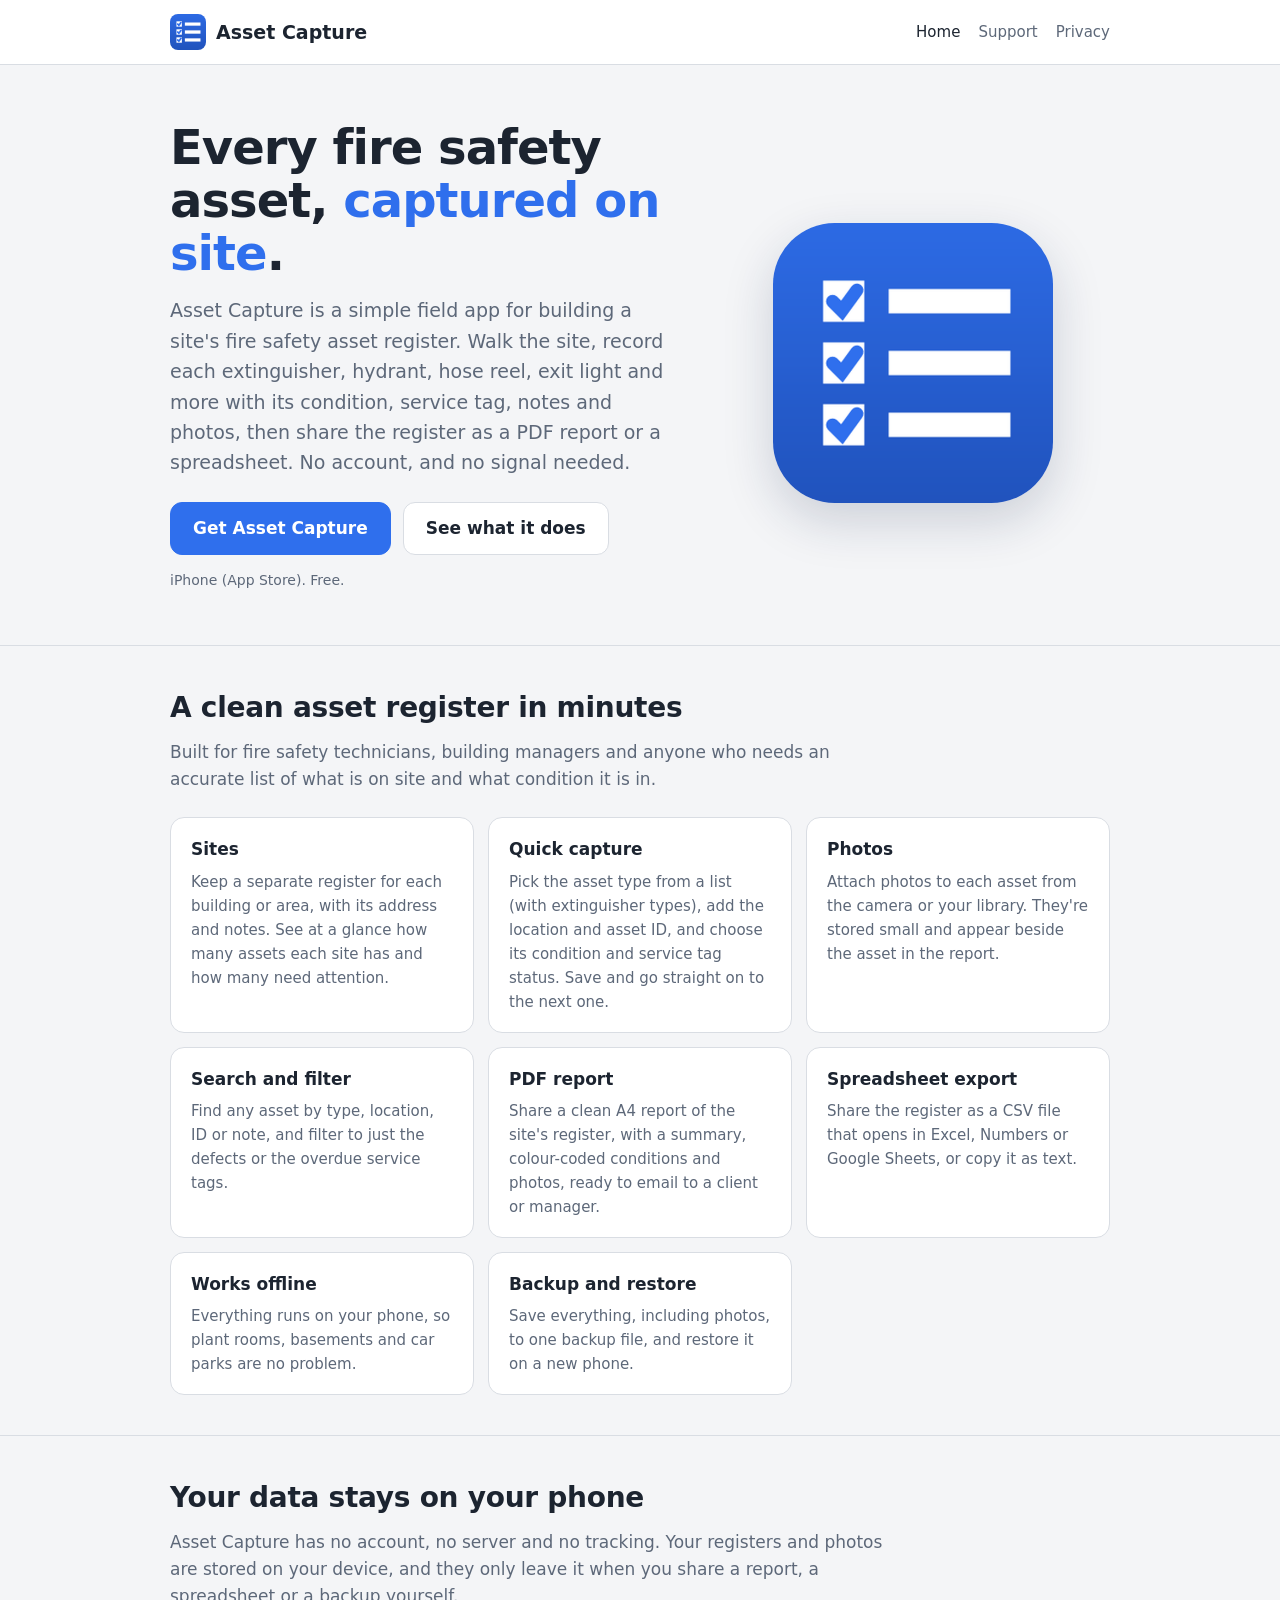
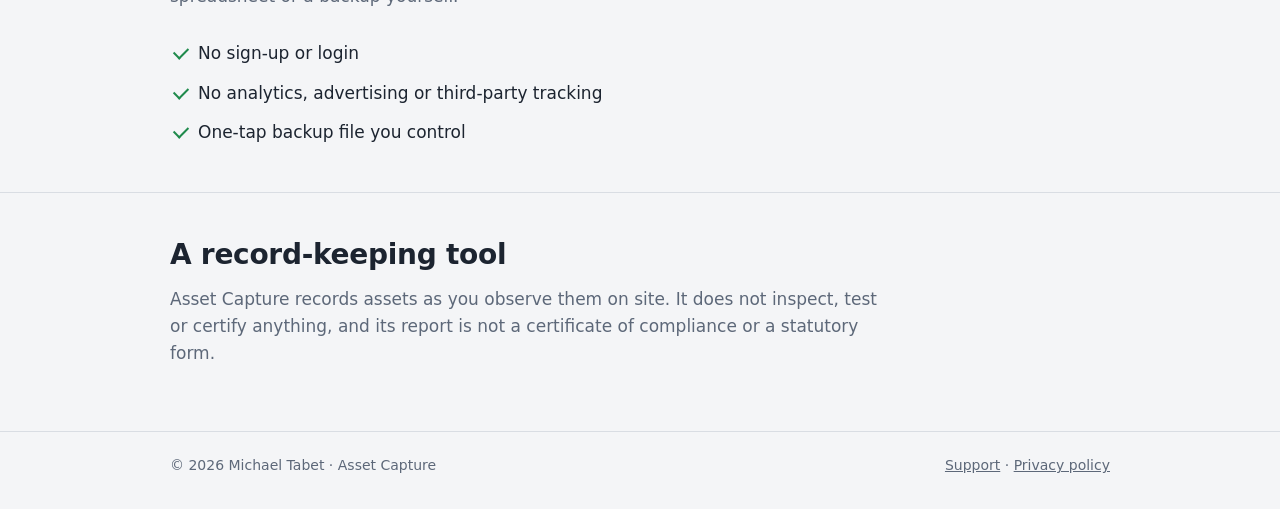
==== index.html @ cb4d9e1b "Asset Capture website: home, support and privacy pages Co-Authored-By: Claude Opus 5.5 <noreply@anth" ====
<!doctype html>
<html lang="en-AU">
<head>
<meta charset="utf-8">
<meta name="viewport" content="width=device-width, initial-scale=1">
<title>Asset Capture — fire safety asset registers on your phone</title>
<meta name="description" content="Asset Capture is a simple offline app for recording fire safety assets on site: extinguishers, hydrants, hose reels, exit lights and more, with condition, service tag, notes and photos. Share each site's register as a PDF report or a spreadsheet.">
<meta property="og:title" content="Asset Capture — fire safety asset registers on your phone">
<meta property="og:description" content="Record every fire safety asset on site with its condition, service tag and photos, then share the register as a PDF or spreadsheet. Works offline.">
<meta property="og:image" content="icon.png">
<meta name="theme-color" content="#2f6fed">
<link rel="icon" href="icon.png">
<link rel="apple-touch-icon" href="apple-touch-icon.png">
<link rel="stylesheet" href="style.css">
</head>
<body>
<header class="top">
  <div class="wrap">
    <a class="brand" href="./"><img src="icon.png" alt="">Asset Capture</a>
    <nav class="links" aria-label="Site">
      <a href="./" aria-current="page">Home</a>
      <a href="support/">Support</a>
      <a href="privacy/">Privacy</a>
    </nav>
  </div>
</header>

<main>
  <div class="wrap hero">
    <div>
      <h1>Every fire safety asset, <em>captured on site</em>.</h1>
      <p class="lead">Asset Capture is a simple field app for building a site's fire safety asset register. Walk the site, record each extinguisher, hydrant, hose reel, exit light and more with its condition, service tag, notes and photos, then share the register as a PDF report or a spreadsheet. No account, and no signal needed.</p>
      <div class="cta">
        <a class="btn primary" href="support/">Get Asset Capture</a>
        <a class="btn" href="#features">See what it does</a>
      </div>
      <p class="note">iPhone (App Store). Free.</p>
    </div>
    <img class="appicon" src="icon.png" alt="The Asset Capture app icon">
  </div>

  <section id="features">
    <div class="wrap">
      <h2>A clean asset register in minutes</h2>
      <p class="sub">Built for fire safety technicians, building managers and anyone who needs an accurate list of what is on site and what condition it is in.</p>
      <div class="grid">
        <div class="card"><h3>Sites</h3><p>Keep a separate register for each building or area, with its address and notes. See at a glance how many assets each site has and how many need attention.</p></div>
        <div class="card"><h3>Quick capture</h3><p>Pick the asset type from a list (with extinguisher types), add the location and asset ID, and choose its condition and service tag status. Save and go straight on to the next one.</p></div>
        <div class="card"><h3>Photos</h3><p>Attach photos to each asset from the camera or your library. They're stored small and appear beside the asset in the report.</p></div>
        <div class="card"><h3>Search and filter</h3><p>Find any asset by type, location, ID or note, and filter to just the defects or the overdue service tags.</p></div>
        <div class="card"><h3>PDF report</h3><p>Share a clean A4 report of the site's register, with a summary, colour-coded conditions and photos, ready to email to a client or manager.</p></div>
        <div class="card"><h3>Spreadsheet export</h3><p>Share the register as a CSV file that opens in Excel, Numbers or Google Sheets, or copy it as text.</p></div>
        <div class="card"><h3>Works offline</h3><p>Everything runs on your phone, so plant rooms, basements and car parks are no problem.</p></div>
        <div class="card"><h3>Backup and restore</h3><p>Save everything, including photos, to one backup file, and restore it on a new phone.</p></div>
      </div>
    </div>
  </section>

  <section>
    <div class="wrap">
      <h2>Your data stays on your phone</h2>
      <p class="sub">Asset Capture has no account, no server and no tracking. Your registers and photos are stored on your device, and they only leave it when you share a report, a spreadsheet or a backup yourself.</p>
      <ul class="checks">
        <li>No sign-up or login</li>
        <li>No analytics, advertising or third-party tracking</li>
        <li>One-tap backup file you control</li>
      </ul>
    </div>
  </section>

  <section>
    <div class="wrap">
      <h2>A record-keeping tool</h2>
      <p class="sub">Asset Capture records assets as you observe them on site. It does not inspect, test or certify anything, and its report is not a certificate of compliance or a statutory form.</p>
    </div>
  </section>
</main>

<footer class="bottom">
  <div class="wrap">
    <span>© 2026 Michael Tabet · Asset Capture</span>
    <span><a href="support/">Support</a> · <a href="privacy/">Privacy policy</a></span>
  </div>
</footer>
</body>
</html>
---- style.css ----
:root {
  --bg: #f4f5f7;
  --card: #ffffff;
  --line: #d9dde3;
  --text: #1c2430;
  --muted: #5d6879;
  --accent: #2f6fed;
  --accent-d: #2459c9;
  --ok: #1f8a4c;
  --bad: #c2341d;
}
@media (prefers-color-scheme: dark) {
  :root { --bg: #0f1318; --card: #181d24; --line: #2a323d; --text: #e8edf3; --muted: #9aa6b5; --accent: #5b8ff9; --accent-d: #4a7be6; --ok: #5fd08e; --bad: #ff8a73; }
}
* { box-sizing: border-box; }
html { -webkit-text-size-adjust: 100%; }
body { margin: 0; background: var(--bg); color: var(--text); font: 17px/1.6 system-ui, -apple-system, "Segoe UI", Roboto, sans-serif; }
a { color: var(--accent); }
.wrap { max-width: 980px; margin: 0 auto; padding: 0 20px; }
header.top { background: var(--card); border-bottom: 1px solid var(--line); }
header.top .wrap { display: flex; align-items: center; justify-content: space-between; gap: 12px; min-height: 64px; }
.brand { display: flex; align-items: center; gap: 10px; color: var(--text); text-decoration: none; font-weight: 800; font-size: 19px; }
.brand img { width: 36px; height: 36px; border-radius: 8px; }
nav.links { display: flex; gap: 18px; font-size: 15px; }
nav.links a { color: var(--muted); text-decoration: none; }
nav.links a:hover, nav.links a[aria-current="page"] { color: var(--text); }

.hero { padding-top: 56px; padding-bottom: 40px; display: grid; gap: 32px; grid-template-columns: 1.3fr 1fr; align-items: center; }
.hero h1 { font-size: clamp(32px, 5vw, 48px); line-height: 1.1; margin: 0 0 16px; letter-spacing: -0.02em; }
.hero h1 em { font-style: normal; color: var(--accent); }
.lead { font-size: 19px; color: var(--muted); margin: 0 0 24px; }
.hero .appicon { width: 100%; max-width: 280px; justify-self: center; border-radius: 22%; box-shadow: 0 18px 50px rgba(20, 40, 80, .18); }
.cta { display: flex; gap: 12px; flex-wrap: wrap; }
.btn { display: inline-flex; align-items: center; min-height: 48px; padding: 12px 22px; border-radius: 12px; border: 1px solid var(--line); background: var(--card); color: var(--text); font-weight: 700; text-decoration: none; }
.btn.primary { background: var(--accent); border-color: var(--accent); color: #fff; }
.note { color: var(--muted); font-size: 14px; margin-top: 14px; }

section { padding: 40px 0; border-top: 1px solid var(--line); }
section h2 { font-size: 28px; margin: 0 0 8px; letter-spacing: -0.01em; }
.sub { color: var(--muted); margin: 0 0 24px; max-width: 720px; }
.grid { display: grid; gap: 14px; grid-template-columns: repeat(auto-fill, minmax(260px, 1fr)); }
.card { background: var(--card); border: 1px solid var(--line); border-radius: 14px; padding: 18px 20px; }
.card h3 { margin: 0 0 6px; font-size: 17px; }
.card p { margin: 0; color: var(--muted); font-size: 15px; }
.checks { list-style: none; padding: 0; margin: 0; }
.checks li { padding: 6px 0 6px 28px; position: relative; }
.checks li::before { content: ""; position: absolute; left: 4px; top: 13px; width: 12px; height: 7px; border-left: 2.5px solid var(--ok); border-bottom: 2.5px solid var(--ok); transform: rotate(-45deg); }

main.doc { max-width: 760px; margin: 0 auto; padding: 40px 20px 56px; }
main.doc h1 { font-size: 34px; margin: 0 0 6px; letter-spacing: -0.02em; }
main.doc h2 { font-size: 21px; margin: 30px 0 8px; }
main.doc .meta { color: var(--muted); font-size: 14px; margin: 0 0 22px; }
main.doc li { margin: 4px 0; }
.box { background: var(--card); border: 1px solid var(--line); border-left: 4px solid var(--accent); border-radius: 12px; padding: 14px 18px; margin: 18px 0; }

footer.bottom { border-top: 1px solid var(--line); padding: 22px 0 32px; color: var(--muted); font-size: 14px; }
footer.bottom .wrap { display: flex; justify-content: space-between; gap: 12px; flex-wrap: wrap; }
footer.bottom a { color: var(--muted); }

@media (max-width: 760px) {
  .hero { grid-template-columns: 1fr; padding-top: 36px; }
  .hero .appicon { max-width: 160px; grid-row: 1; justify-self: start; }
  nav.links { gap: 14px; }
}
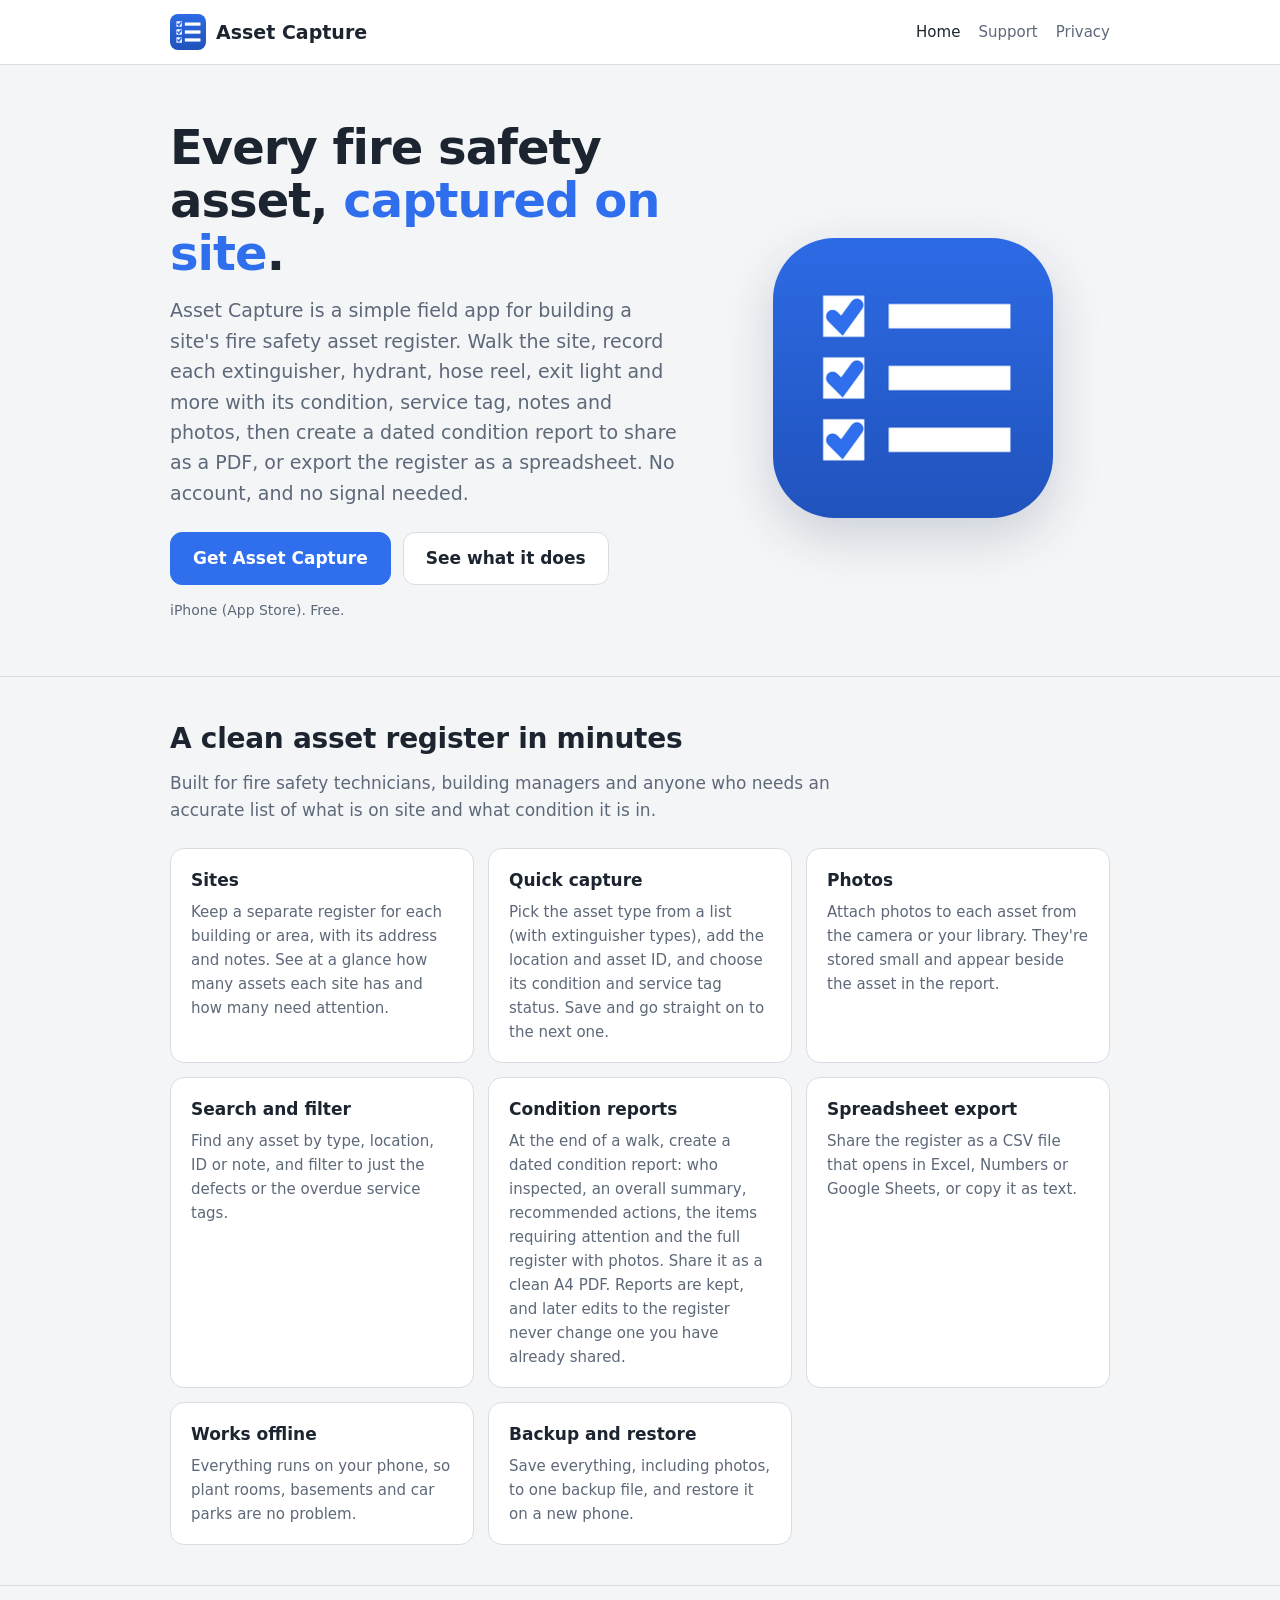
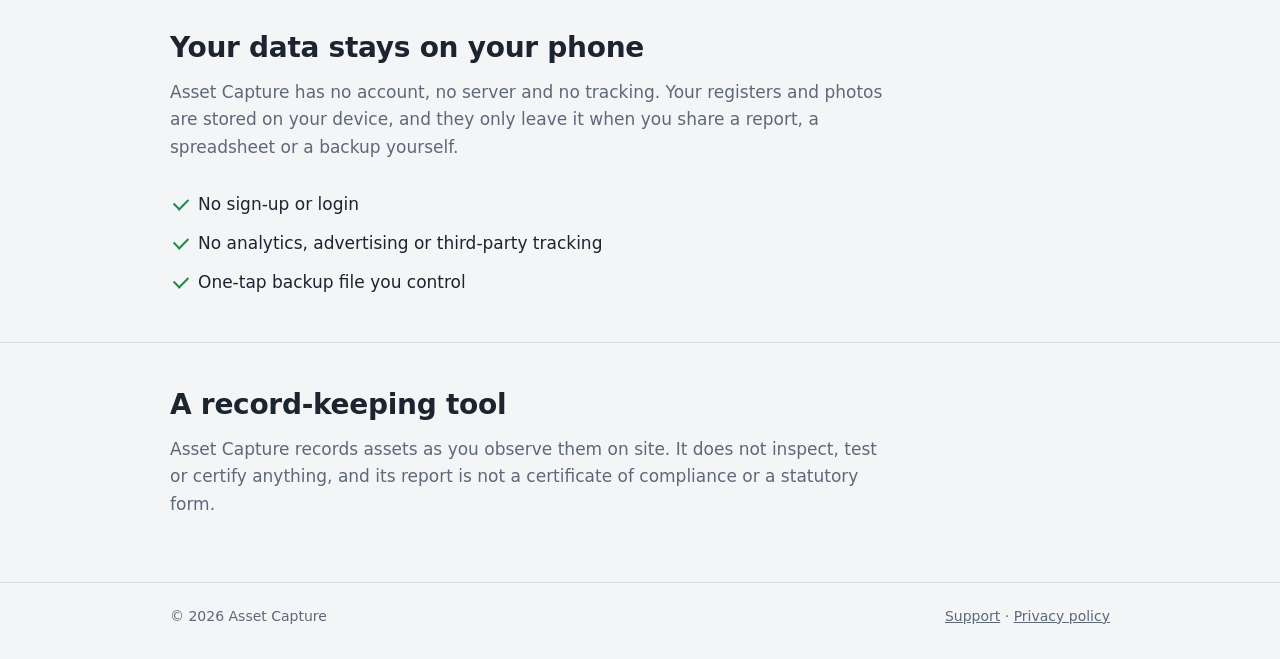
==== commit 47bf42b6: "Describe condition reports; move to the firetoad72 account URLs; neutral footer" ====
--- a/index.html
+++ b/index.html
@@ -4,9 +4,9 @@
 <meta charset="utf-8">
 <meta name="viewport" content="width=device-width, initial-scale=1">
 <title>Asset Capture — fire safety asset registers on your phone</title>
-<meta name="description" content="Asset Capture is a simple offline app for recording fire safety assets on site: extinguishers, hydrants, hose reels, exit lights and more, with condition, service tag, notes and photos. Share each site's register as a PDF report or a spreadsheet.">
+<meta name="description" content="Asset Capture is a simple offline app for recording fire safety assets on site: extinguishers, hydrants, hose reels, exit lights and more, with condition, service tag, notes and photos. Create dated condition reports to share as PDFs.">
 <meta property="og:title" content="Asset Capture — fire safety asset registers on your phone">
-<meta property="og:description" content="Record every fire safety asset on site with its condition, service tag and photos, then share the register as a PDF or spreadsheet. Works offline.">
+<meta property="og:description" content="Record every fire safety asset on site with its condition, service tag and photos, then share a dated condition report as a PDF. Works offline.">
 <meta property="og:image" content="icon.png">
 <meta name="theme-color" content="#2f6fed">
 <link rel="icon" href="icon.png">
@@ -29,7 +29,7 @@
   <div class="wrap hero">
     <div>
       <h1>Every fire safety asset, <em>captured on site</em>.</h1>
-      <p class="lead">Asset Capture is a simple field app for building a site's fire safety asset register. Walk the site, record each extinguisher, hydrant, hose reel, exit light and more with its condition, service tag, notes and photos, then share the register as a PDF report or a spreadsheet. No account, and no signal needed.</p>
+      <p class="lead">Asset Capture is a simple field app for building a site's fire safety asset register. Walk the site, record each extinguisher, hydrant, hose reel, exit light and more with its condition, service tag, notes and photos, then create a dated condition report to share as a PDF, or export the register as a spreadsheet. No account, and no signal needed.</p>
       <div class="cta">
         <a class="btn primary" href="support/">Get Asset Capture</a>
         <a class="btn" href="#features">See what it does</a>
@@ -48,7 +48,7 @@
         <div class="card"><h3>Quick capture</h3><p>Pick the asset type from a list (with extinguisher types), add the location and asset ID, and choose its condition and service tag status. Save and go straight on to the next one.</p></div>
         <div class="card"><h3>Photos</h3><p>Attach photos to each asset from the camera or your library. They're stored small and appear beside the asset in the report.</p></div>
         <div class="card"><h3>Search and filter</h3><p>Find any asset by type, location, ID or note, and filter to just the defects or the overdue service tags.</p></div>
-        <div class="card"><h3>PDF report</h3><p>Share a clean A4 report of the site's register, with a summary, colour-coded conditions and photos, ready to email to a client or manager.</p></div>
+        <div class="card"><h3>Condition reports</h3><p>At the end of a walk, create a dated condition report: who inspected, an overall summary, recommended actions, the items requiring attention and the full register with photos. Share it as a clean A4 PDF. Reports are kept, and later edits to the register never change one you have already shared.</p></div>
         <div class="card"><h3>Spreadsheet export</h3><p>Share the register as a CSV file that opens in Excel, Numbers or Google Sheets, or copy it as text.</p></div>
         <div class="card"><h3>Works offline</h3><p>Everything runs on your phone, so plant rooms, basements and car parks are no problem.</p></div>
         <div class="card"><h3>Backup and restore</h3><p>Save everything, including photos, to one backup file, and restore it on a new phone.</p></div>
@@ -78,7 +78,7 @@
 
 <footer class="bottom">
   <div class="wrap">
-    <span>© 2026 Michael Tabet · Asset Capture</span>
+    <span>© 2026 Asset Capture</span>
     <span><a href="support/">Support</a> · <a href="privacy/">Privacy policy</a></span>
   </div>
 </footer>
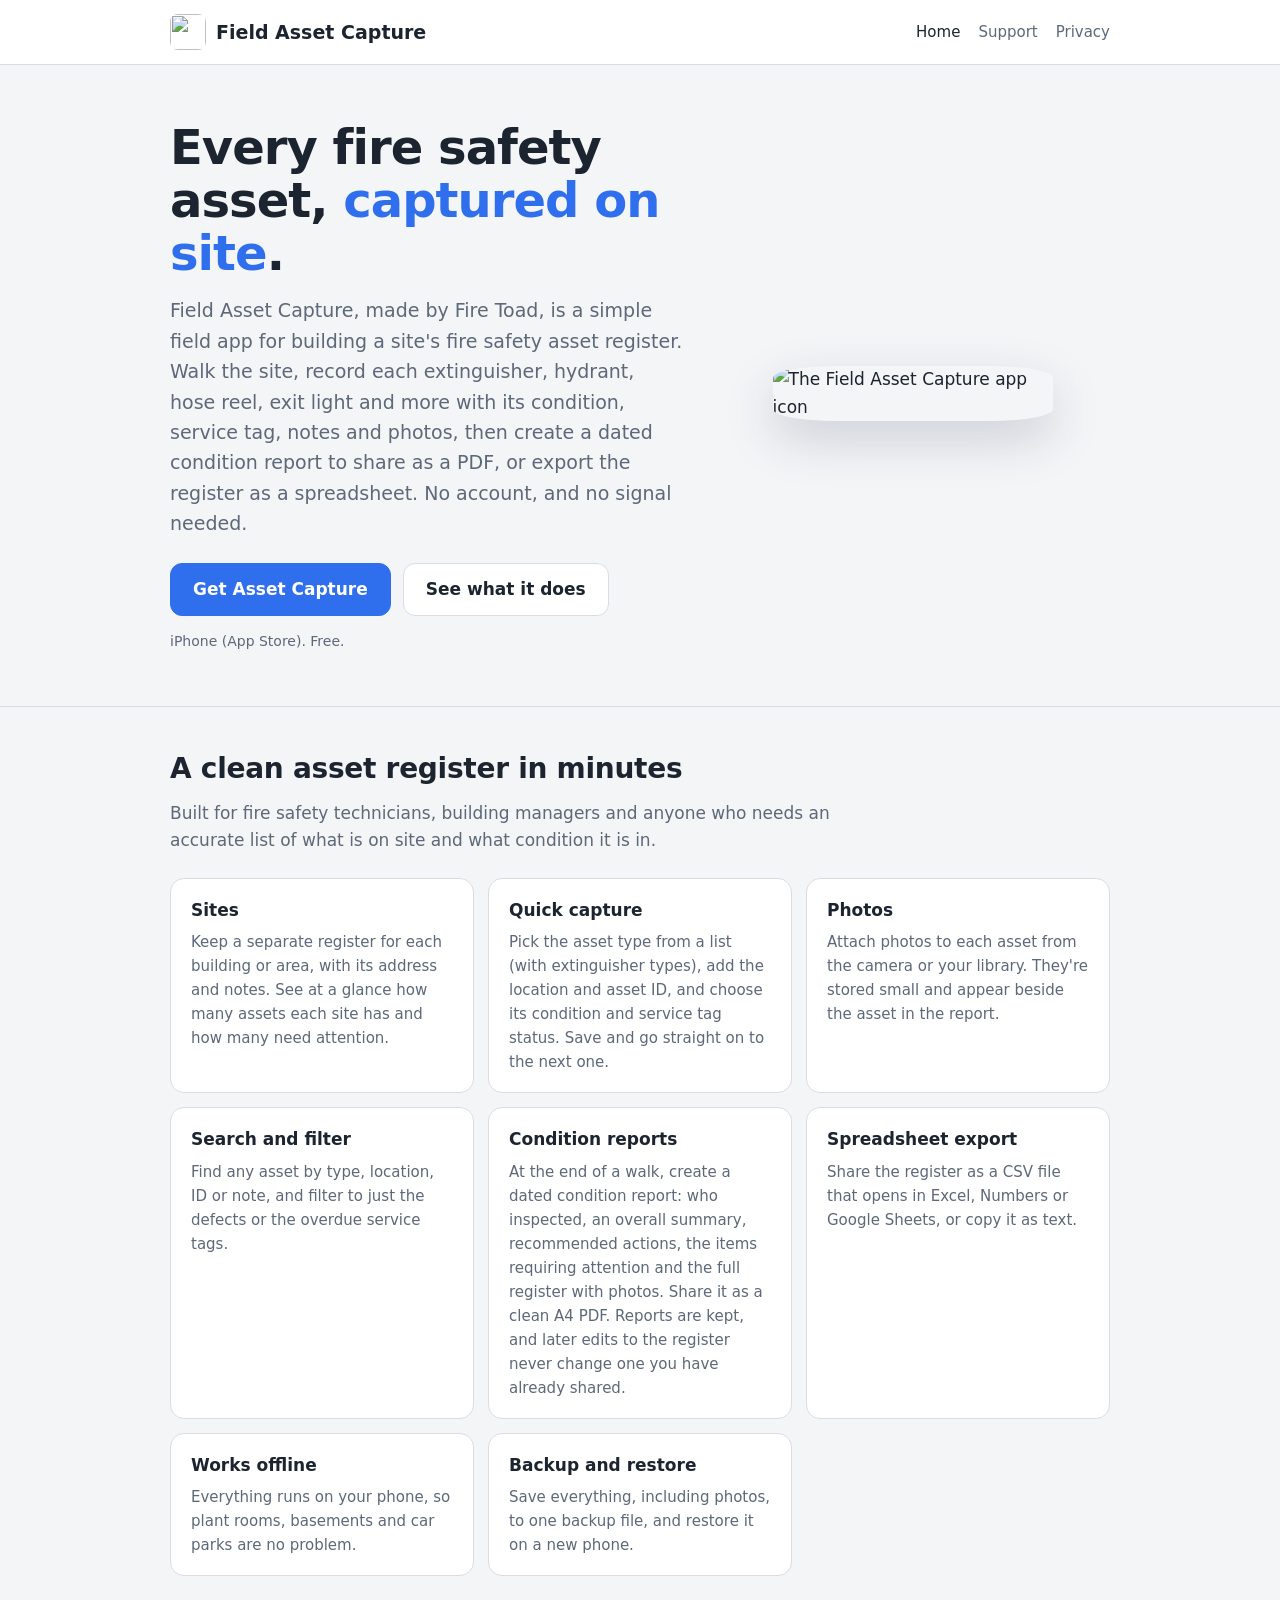
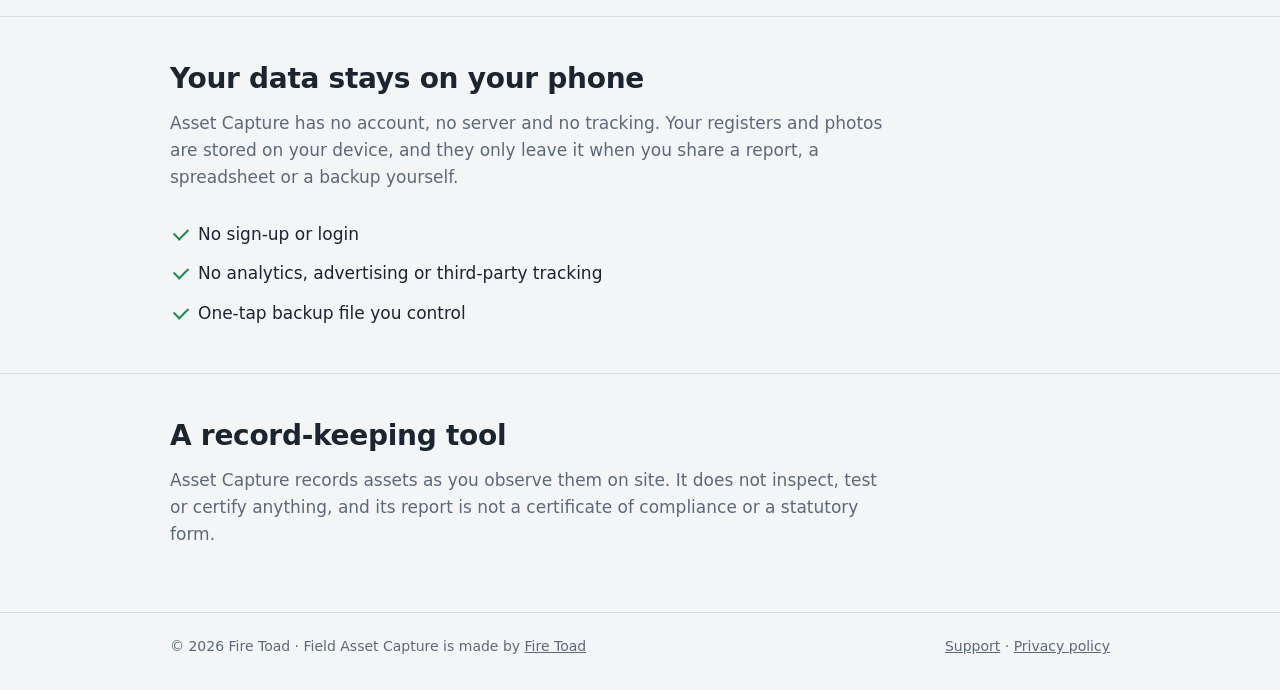
==== commit 3b7573fb: "Field Asset Capture by Fire Toad: Fire Toad logo and credit" ====
--- a/index.html
+++ b/index.html
@@ -3,7 +3,7 @@
 <head>
 <meta charset="utf-8">
 <meta name="viewport" content="width=device-width, initial-scale=1">
-<title>Asset Capture — fire safety asset registers on your phone</title>
+<title>Field Asset Capture — fire safety asset registers on your phone</title>
 <meta name="description" content="Asset Capture is a simple offline app for recording fire safety assets on site: extinguishers, hydrants, hose reels, exit lights and more, with condition, service tag, notes and photos. Create dated condition reports to share as PDFs.">
 <meta property="og:title" content="Asset Capture — fire safety asset registers on your phone">
 <meta property="og:description" content="Record every fire safety asset on site with its condition, service tag and photos, then share a dated condition report as a PDF. Works offline.">
@@ -16,7 +16,7 @@
 <body>
 <header class="top">
   <div class="wrap">
-    <a class="brand" href="./"><img src="icon.png" alt="">Asset Capture</a>
+    <a class="brand" href="./"><img src="icon.png" alt="">Field Asset Capture</a>
     <nav class="links" aria-label="Site">
       <a href="./" aria-current="page">Home</a>
       <a href="support/">Support</a>
@@ -29,14 +29,14 @@
   <div class="wrap hero">
     <div>
       <h1>Every fire safety asset, <em>captured on site</em>.</h1>
-      <p class="lead">Asset Capture is a simple field app for building a site's fire safety asset register. Walk the site, record each extinguisher, hydrant, hose reel, exit light and more with its condition, service tag, notes and photos, then create a dated condition report to share as a PDF, or export the register as a spreadsheet. No account, and no signal needed.</p>
+      <p class="lead">Field Asset Capture, made by Fire Toad, is a simple field app for building a site's fire safety asset register. Walk the site, record each extinguisher, hydrant, hose reel, exit light and more with its condition, service tag, notes and photos, then create a dated condition report to share as a PDF, or export the register as a spreadsheet. No account, and no signal needed.</p>
       <div class="cta">
         <a class="btn primary" href="support/">Get Asset Capture</a>
         <a class="btn" href="#features">See what it does</a>
       </div>
       <p class="note">iPhone (App Store). Free.</p>
     </div>
-    <img class="appicon" src="icon.png" alt="The Asset Capture app icon">
+    <img class="appicon" src="icon.png" alt="The Field Asset Capture app icon">
   </div>
 
   <section id="features">
@@ -78,7 +78,7 @@
 
 <footer class="bottom">
   <div class="wrap">
-    <span>© 2026 Asset Capture</span>
+    <span>© 2026 Fire Toad · Field Asset Capture is made by <a href="https://firetoad72.github.io/firetoad/">Fire Toad</a></span>
     <span><a href="support/">Support</a> · <a href="privacy/">Privacy policy</a></span>
   </div>
 </footer>
